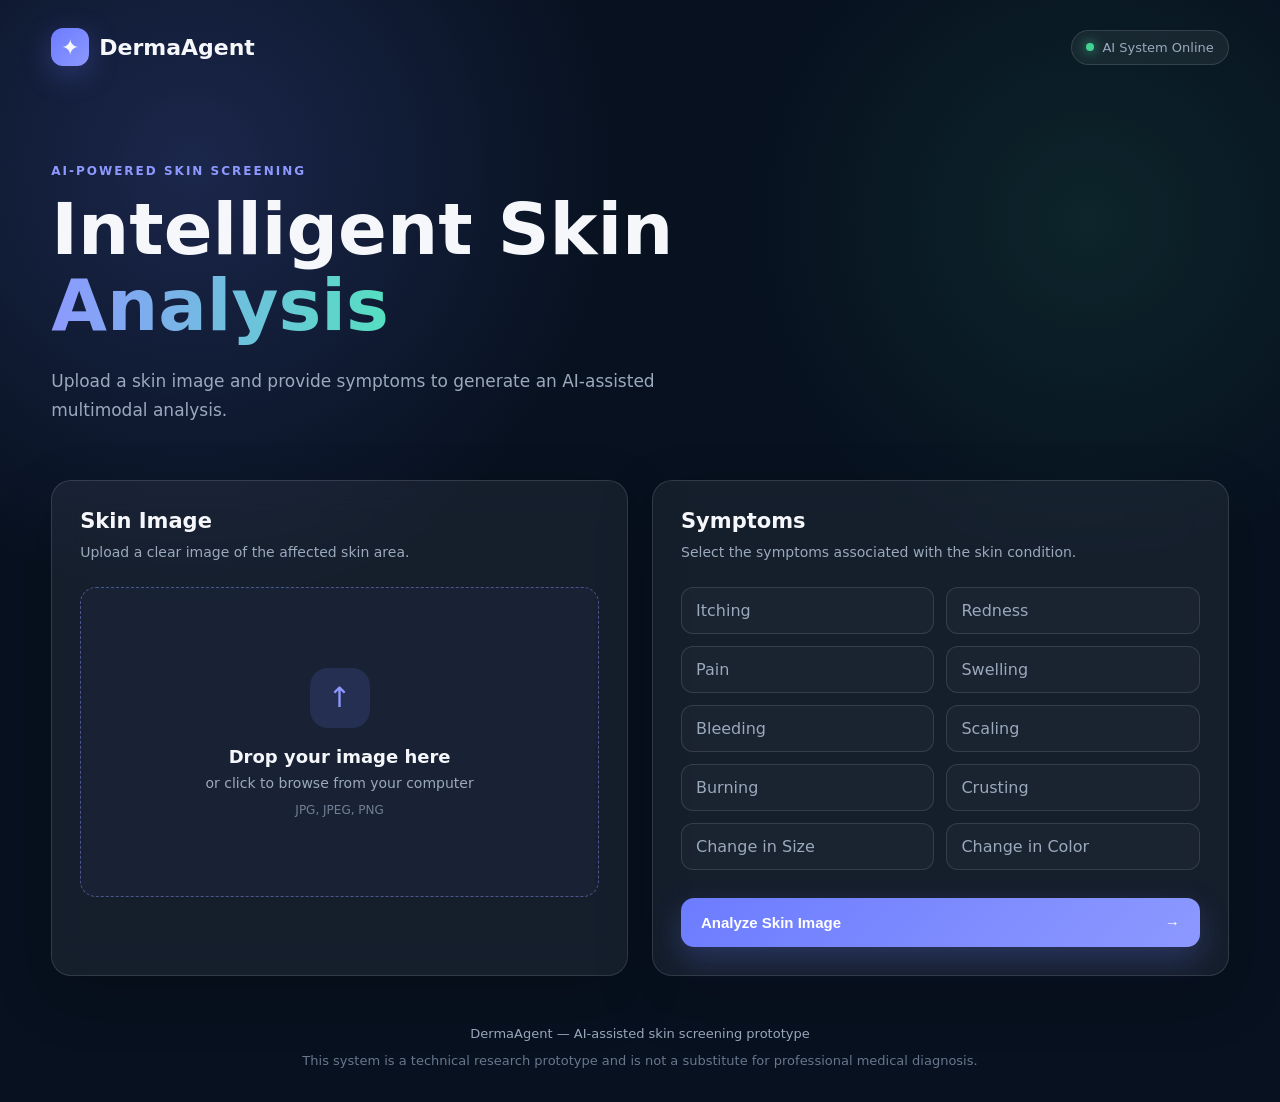
==== frontend/index.html @ 5eba1aa3 "feat: Add DermaAgent AI Skin Disease Screening System codebase" ====
<!DOCTYPE html>
<html lang="en">

<head>
    <meta charset="UTF-8">

    <meta name="viewport" content="width=device-width, initial-scale=1.0">

    <title>DermaAgent | AI Skin Analysis</title>

    <link rel="stylesheet" href="style.css">
</head>

<body>

    <!-- Main Application Container -->
    <div class="app-container">

        <!-- Header -->
        <header class="header">

            <div class="logo">
                <span class="logo-icon">✦</span>
                <span>DermaAgent</span>
            </div>

            <div class="status">
                <span class="status-dot"></span>
                AI System Online
            </div>

        </header>


        <!-- Hero Section -->
        <section class="hero">

            <p class="eyebrow">AI-POWERED SKIN SCREENING</p>

            <h1>
                Intelligent Skin
                <span>Analysis</span>
            </h1>

            <p class="hero-description">
                Upload a skin image and provide symptoms to generate
                an AI-assisted multimodal analysis.
            </p>

        </section>


        <!-- Analysis Section -->
        <main class="analysis-grid">

            <!-- Left Side -->
            <section class="card">

                <h2>Skin Image</h2>

                <p class="section-description">
                    Upload a clear image of the affected skin area.
                </p>


                <!-- Upload Area -->
                <div class="upload-area" id="uploadArea">

                    <div class="upload-icon">
                        ↑
                    </div>

                    <h3>Drop your image here</h3>

                    <p>
                        or click to browse from your computer
                    </p>

                    <span class="file-types">
                        JPG, JPEG, PNG
                    </span>

                    <input
                        type="file"
                        id="imageInput"
                        accept="image/png,image/jpeg"
                        hidden
                    >

                </div>


                <!-- Image Preview -->
                <div class="preview-container" id="previewContainer">

                    <img
                        id="imagePreview"
                        src=""
                        alt="Skin image preview"
                    >

                    <button
                        type="button"
                        id="removeImage"
                        class="remove-btn"
                    >
                        Remove
                    </button>

                </div>

            </section>


            <!-- Right Side -->
            <section class="card">

                <h2>Symptoms</h2>

                <p class="section-description">
                    Select the symptoms associated with the skin condition.
                </p>


                <div class="symptoms-grid">

                    <label class="symptom">
                        <input type="checkbox" value="itching">
                        <span>Itching</span>
                    </label>

                    <label class="symptom">
                        <input type="checkbox" value="redness">
                        <span>Redness</span>
                    </label>

                    <label class="symptom">
                        <input type="checkbox" value="pain">
                        <span>Pain</span>
                    </label>

                    <label class="symptom">
                        <input type="checkbox" value="swelling">
                        <span>Swelling</span>
                    </label>

                    <label class="symptom">
                        <input type="checkbox" value="bleeding">
                        <span>Bleeding</span>
                    </label>

                    <label class="symptom">
                        <input type="checkbox" value="scaling">
                        <span>Scaling</span>
                    </label>

                    <label class="symptom">
                        <input type="checkbox" value="burning">
                        <span>Burning</span>
                    </label>

                    <label class="symptom">
                        <input type="checkbox" value="crusting">
                        <span>Crusting</span>
                    </label>

                    <label class="symptom">
                        <input type="checkbox" value="change_in_size">
                        <span>Change in Size</span>
                    </label>

                    <label class="symptom">
                        <input type="checkbox" value="change_in_color">
                        <span>Change in Color</span>
                    </label>

                </div>


                <!-- Analyze Button -->
                <button
                    type="button"
                    id="analyzeBtn"
                    class="analyze-btn"
                >
                    <span>Analyze Skin Image</span>
                    <span>→</span>
                </button>

            </section>

        </main>


        <!-- Results Section -->
        <section
            class="results-section"
            id="resultsSection"
        >

            <div class="results-header">

                <div>
                    <p class="eyebrow">ANALYSIS RESULT</p>
                    <h2>AI Screening Report</h2>
                </div>

            </div>


            <!-- Prediction Cards -->
            <div class="results-grid">

                <div class="result-card">

                    <p class="result-label">
                        Top Prediction
                    </p>

                    <h3 id="predictionDisease">
                        —
                    </h3>

                    <p id="predictionConfidence">
                        Confidence: —
                    </p>

                </div>


                <div class="result-card">

                    <p class="result-label">
                        Reliability
                    </p>

                    <h3 id="uncertaintyLevel">
                        —
                    </h3>

                    <p id="reliabilityAdvisory">
                        —
                    </p>

                </div>

            </div>


            <!-- Top 3 -->
            <div class="card">

                <h2>Top-3 Predictions</h2>

                <div id="top3Container"></div>

            </div>


            <!-- Explainability -->
            <div class="card">

                <h2>Explainable AI</h2>

                <p class="section-description">
                    Grad-CAM visualization showing the image regions
                    that contributed to the model prediction.
                </p>

                <div class="gradcam-container">

                    <img
                        id="gradcamImage"
                        src=""
                        alt="Grad-CAM visualization"
                    >

                </div>

            </div>

        </section>


        <!-- Footer -->
        <footer>

            <p>
                DermaAgent — AI-assisted skin screening prototype
            </p>

            <p class="disclaimer">
                This system is a technical research prototype and
                is not a substitute for professional medical diagnosis.
            </p>

        </footer>

    </div>


    <script src="script.js"></script>

</body>

</html>
---- frontend/style.css ----
/* ================================
   DermaAgent - Global Styles
================================ */

* {
    margin: 0;
    padding: 0;
    box-sizing: border-box;
}

:root {
    --bg-main: #07111f;
    --bg-secondary: #0b1728;
    --glass: rgba(255, 255, 255, 0.06);
    --glass-border: rgba(255, 255, 255, 0.12);

    --text-primary: #f5f7fb;
    --text-secondary: #9ba9bd;

    --accent: #6c7cff;
    --accent-light: #8d99ff;

    --success: #42d392;
    --warning: #ffb454;
    --danger: #ff667a;

    --radius: 20px;
}

body {
    min-height: 100vh;

    font-family:
        Inter,
        system-ui,
        -apple-system,
        BlinkMacSystemFont,
        "Segoe UI",
        sans-serif;

    color: var(--text-primary);

    background:
        radial-gradient(
            circle at 15% 15%,
            rgba(108, 124, 255, 0.20),
            transparent 30%
        ),
        radial-gradient(
            circle at 85% 20%,
            rgba(66, 211, 146, 0.10),
            transparent 25%
        ),
        var(--bg-main);
}


/* ================================
   Main Container
================================ */

.app-container {
    width: min(1200px, 92%);
    margin: auto;
}


/* ================================
   Header
================================ */

.header {
    display: flex;
    justify-content: space-between;
    align-items: center;

    padding: 28px 0;
}

.logo {
    display: flex;
    align-items: center;
    gap: 10px;

    font-size: 22px;
    font-weight: 700;
}

.logo-icon {
    display: grid;
    place-items: center;

    width: 38px;
    height: 38px;

    border-radius: 12px;

    background: linear-gradient(
        135deg,
        var(--accent),
        var(--accent-light)
    );

    box-shadow:
        0 8px 30px rgba(108, 124, 255, 0.30);
}

.status {
    display: flex;
    align-items: center;
    gap: 8px;

    padding: 9px 14px;

    border: 1px solid var(--glass-border);
    border-radius: 999px;

    background: var(--glass);

    color: var(--text-secondary);

    font-size: 13px;
}

.status-dot {
    width: 8px;
    height: 8px;

    border-radius: 50%;

    background: var(--success);

    box-shadow:
        0 0 12px var(--success);
}


/* ================================
   Hero
================================ */

.hero {
    padding: 70px 0 55px;

    max-width: 800px;
}

.eyebrow {
    margin-bottom: 14px;

    color: var(--accent-light);

    font-size: 12px;
    font-weight: 700;

    letter-spacing: 2px;
}

.hero h1 {
    font-size: clamp(42px, 7vw, 72px);
    line-height: 1.05;

    margin-bottom: 24px;
}

.hero h1 span {
    background: linear-gradient(
        90deg,
        var(--accent-light),
        #55e0c1
    );

    -webkit-background-clip: text;
    background-clip: text;

    color: transparent;
}

.hero-description {
    max-width: 650px;

    color: var(--text-secondary);

    font-size: 17px;
    line-height: 1.7;
}


/* ================================
   Analysis Grid
================================ */

.analysis-grid {
    display: grid;

    grid-template-columns:
        repeat(2, minmax(0, 1fr));

    gap: 24px;
}


/* ================================
   Glass Cards
================================ */

.card {
    padding: 28px;

    border: 1px solid var(--glass-border);
    border-radius: var(--radius);

    background: var(--glass);

    backdrop-filter: blur(18px);
    -webkit-backdrop-filter: blur(18px);

    box-shadow:
        0 20px 60px rgba(0, 0, 0, 0.20);

    transition:
        transform 0.3s ease,
        border-color 0.3s ease;
}

.card:hover {
    transform: translateY(-3px);

    border-color:
        rgba(141, 153, 255, 0.30);
}

.card h2 {
    margin-bottom: 8px;

    font-size: 21px;
}

.section-description {
    margin-bottom: 24px;

    color: var(--text-secondary);

    font-size: 14px;
    line-height: 1.6;
}


/* ================================
   Upload Area
================================ */

.upload-area {
    min-height: 310px;

    display: flex;
    flex-direction: column;
    align-items: center;
    justify-content: center;

    text-align: center;

    padding: 30px;

    border: 1px dashed rgba(141, 153, 255, 0.45);
    border-radius: 16px;

    background:
        rgba(108, 124, 255, 0.04);

    cursor: pointer;

    transition:
        background 0.3s ease,
        border-color 0.3s ease,
        transform 0.3s ease;
}

.upload-area:hover {
    background:
        rgba(108, 124, 255, 0.10);

    border-color:
        var(--accent-light);

    transform: scale(1.01);
}

.upload-area.drag-over {
    background:
        rgba(108, 124, 255, 0.15);

    border-color:
        var(--accent-light);
}

.upload-icon {
    width: 60px;
    height: 60px;

    display: grid;
    place-items: center;

    margin-bottom: 18px;

    border-radius: 18px;

    background:
        rgba(108, 124, 255, 0.15);

    color: var(--accent-light);

    font-size: 28px;
}

.upload-area h3 {
    margin-bottom: 8px;

    font-size: 18px;
}

.upload-area p {
    margin-bottom: 12px;

    color: var(--text-secondary);

    font-size: 14px;
}

.file-types {
    color: #718097;

    font-size: 12px;
}


/* ================================
   Image Preview
================================ */

.preview-container {
    display: none;

    margin-top: 18px;
}

.preview-container.active {
    display: block;
}

.preview-container img {
    display: block;

    width: 100%;
    max-height: 350px;

    object-fit: contain;

    border-radius: 14px;

    background: #020914;
}


/* ================================
   Remove Button
================================ */

.remove-btn {
    margin-top: 12px;

    padding: 9px 15px;

    border: 1px solid rgba(255, 102, 122, 0.25);
    border-radius: 10px;

    background: rgba(255, 102, 122, 0.08);

    color: var(--danger);

    cursor: pointer;
}


/* ================================
   Symptoms
================================ */

.symptoms-grid {
    display: grid;

    grid-template-columns:
        repeat(2, minmax(0, 1fr));

    gap: 12px;

    margin-bottom: 28px;
}

.symptom {
    position: relative;

    display: flex;
    align-items: center;

    padding: 13px 14px;

    border: 1px solid var(--glass-border);
    border-radius: 12px;

    background:
        rgba(255, 255, 255, 0.025);

    color: var(--text-secondary);

    cursor: pointer;

    transition:
        background 0.2s ease,
        border-color 0.2s ease,
        color 0.2s ease;
}

.symptom:hover {
    border-color:
        rgba(141, 153, 255, 0.35);
}

.symptom input {
    position: absolute;

    opacity: 0;
}

.symptom span {
    width: 100%;
}

.symptom:has(input:checked) {
    border-color:
        rgba(108, 124, 255, 0.65);

    background:
        rgba(108, 124, 255, 0.14);

    color: var(--text-primary);
}


/* ================================
   Analyze Button
================================ */

.analyze-btn {
    width: 100%;

    display: flex;
    justify-content: space-between;
    align-items: center;

    padding: 16px 20px;

    border: none;
    border-radius: 13px;

    background:
        linear-gradient(
            135deg,
            var(--accent),
            var(--accent-light)
        );

    color: white;

    font-size: 15px;
    font-weight: 700;

    cursor: pointer;

    box-shadow:
        0 12px 30px rgba(108, 124, 255, 0.25);

    transition:
        transform 0.2s ease,
        box-shadow 0.2s ease;
}

.analyze-btn:hover {
    transform: translateY(-2px);

    box-shadow:
        0 16px 35px rgba(108, 124, 255, 0.35);
}

.analyze-btn:active {
    transform: translateY(0);
}


/* ================================
   Results
================================ */

.results-section {
    display: none;

    margin-top: 50px;
}

.results-section.active {
    display: block;
}

.results-header {
    margin-bottom: 24px;
}

.results-grid {
    display: grid;

    grid-template-columns:
        repeat(2, minmax(0, 1fr));

    gap: 20px;

    margin-bottom: 20px;
}

.result-card {
    padding: 25px;

    border: 1px solid var(--glass-border);
    border-radius: var(--radius);

    background: var(--glass);

    backdrop-filter: blur(18px);
}

.result-label {
    margin-bottom: 10px;

    color: var(--text-secondary);

    font-size: 13px;
}

.result-card h3 {
    margin-bottom: 8px;

    font-size: 28px;
}

.result-card p:last-child {
    color: var(--text-secondary);

    font-size: 14px;
    line-height: 1.5;
}


/* ================================
   Top 3
================================ */

.prediction-row {
    display: flex;
    align-items: center;
    justify-content: space-between;

    padding: 15px;

    margin-bottom: 10px;

    border: 1px solid var(--glass-border);
    border-radius: 12px;

    background:
        rgba(255, 255, 255, 0.025);
}

.prediction-name {
    font-weight: 600;
}

.prediction-confidence {
    color: var(--accent-light);

    font-weight: 700;
}


/* ================================
   Grad-CAM
================================ */

.gradcam-container {
    min-height: 250px;

    display: flex;
    justify-content: center;
    align-items: center;

    overflow: hidden;

    border-radius: 16px;

    background: #020914;
}

.gradcam-container img {
    display: block;

    width: 100%;
    max-height: 500px;

    object-fit: contain;
}


/* ================================
   Footer
================================ */

footer {
    padding: 50px 0 30px;

    text-align: center;

    color: var(--text-secondary);

    font-size: 13px;
}

.disclaimer {
    max-width: 700px;

    margin: 10px auto 0;

    color: #68778d;

    line-height: 1.6;
}


/* ================================
   Responsive Design
================================ */

@media (max-width: 800px) {

    .analysis-grid,
    .results-grid {
        grid-template-columns: 1fr;
    }

    .hero {
        padding-top: 45px;
    }

    .hero h1 {
        font-size: 45px;
    }
}


@media (max-width: 500px) {

    .app-container {
        width: 94%;
    }

    .header {
        padding: 20px 0;
    }

    .status {
        font-size: 11px;
    }

    .logo {
        font-size: 18px;
    }

    .card {
        padding: 20px;
    }

    .symptoms-grid {
        grid-template-columns: 1fr;
    }

    .upload-area {
        min-height: 260px;
    }
}
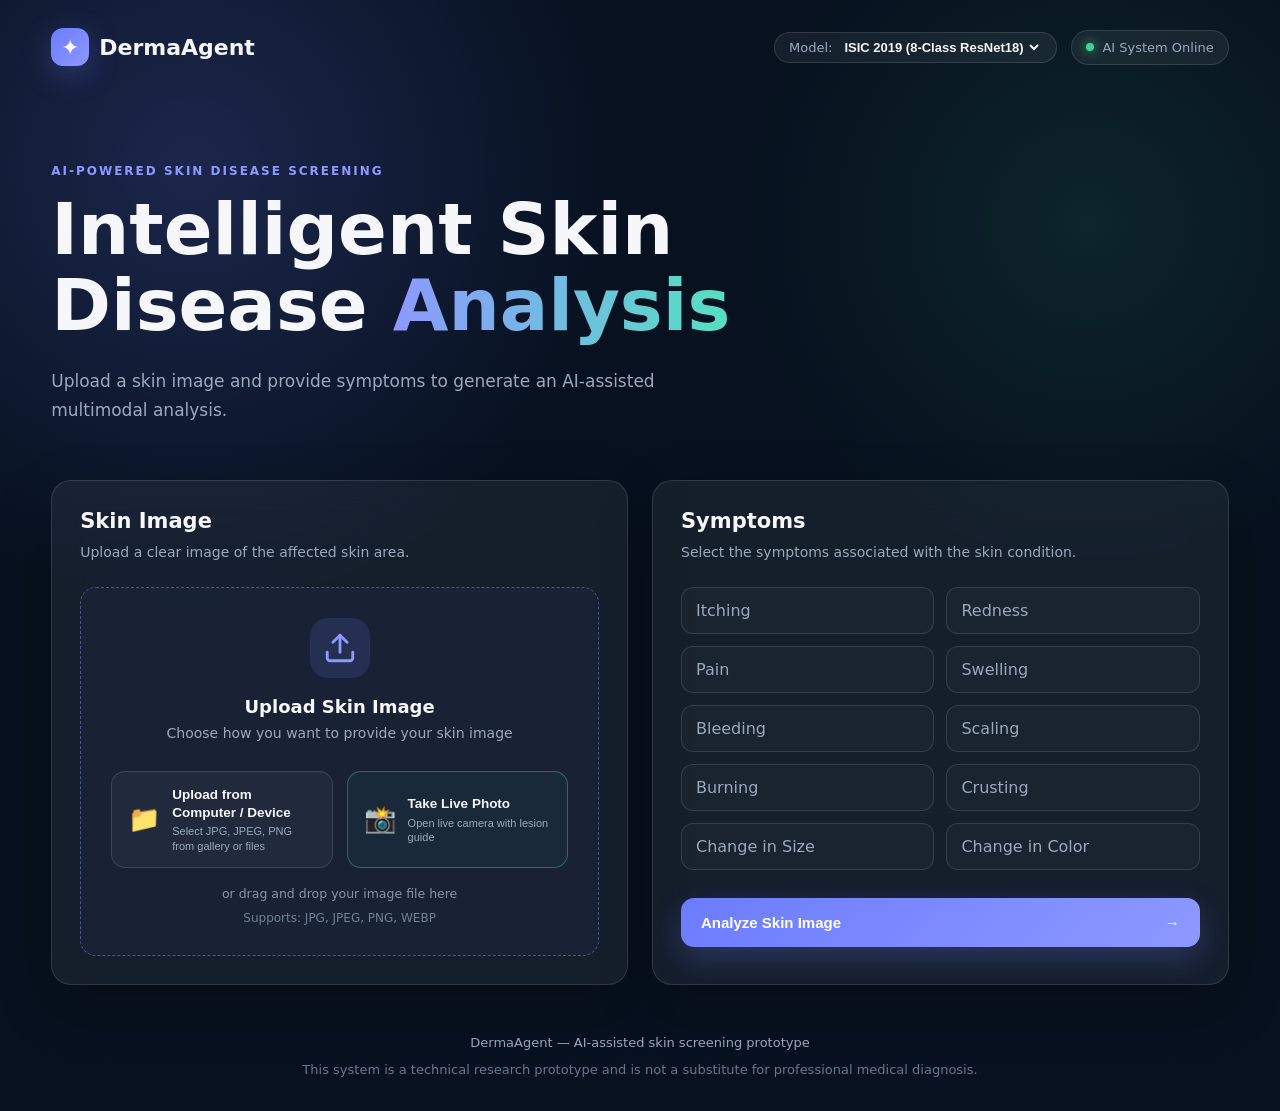
==== commit 09a40db7: "feat: complete ISIC 2019 multi-agent screening system with live camera scanner and isolated device u" ====
--- a/frontend/index.html
+++ b/frontend/index.html
@@ -3,11 +3,8 @@
 
 <head>
     <meta charset="UTF-8">
-
     <meta name="viewport" content="width=device-width, initial-scale=1.0">
-
     <title>DermaAgent | AI Skin Analysis</title>
-
     <link rel="stylesheet" href="style.css">
 </head>
 
@@ -18,35 +15,37 @@
 
         <!-- Header -->
         <header class="header">
-
             <div class="logo">
                 <span class="logo-icon">✦</span>
                 <span>DermaAgent</span>
             </div>
-
-            <div class="status">
-                <span class="status-dot"></span>
-                AI System Online
-            </div>
-
+            <div class="header-controls">
+                <div class="model-select-wrapper">
+                    <label for="modelSelect">Model:</label>
+                    <select id="modelSelect" class="model-select">
+                        <option value="isic2019" selected>ISIC 2019 (8-Class ResNet18)</option>
+                        <option value="ham10000">HAM10000 (7-Class Baseline)</option>
+                    </select>
+                </div>
+                <div class="status">
+                    <span class="status-dot"></span>
+                    AI System Online
+                </div>
+            </div>
         </header>
 
 
         <!-- Hero Section -->
         <section class="hero">
-
-            <p class="eyebrow">AI-POWERED SKIN SCREENING</p>
-
+            <p class="eyebrow">AI-POWERED SKIN DISEASE SCREENING</p>
             <h1>
-                Intelligent Skin
+                Intelligent Skin Disease
                 <span>Analysis</span>
             </h1>
-
             <p class="hero-description">
                 Upload a skin image and provide symptoms to generate
                 an AI-assisted multimodal analysis.
             </p>
-
         </section>
 
 
@@ -55,9 +54,7 @@
 
             <!-- Left Side -->
             <section class="card">
-
                 <h2>Skin Image</h2>
-
                 <p class="section-description">
                     Upload a clear image of the affected skin area.
                 </p>
@@ -65,65 +62,84 @@
 
                 <!-- Upload Area -->
                 <div class="upload-area" id="uploadArea">
-
                     <div class="upload-icon">
-                        ↑
-                    </div>
-
-                    <h3>Drop your image here</h3>
-
-                    <p>
-                        or click to browse from your computer
-                    </p>
+                        <svg width="34" height="34" viewBox="0 0 24 24" fill="none" stroke="currentColor" stroke-width="2" stroke-linecap="round" stroke-linejoin="round">
+                            <path d="M21 15v4a2 2 0 0 1-2 2H5a2 2 0 0 1-2-2v-4"/>
+                            <polyline points="17 8 12 3 7 8"/>
+                            <line x1="12" y1="3" x2="12" y2="15"/>
+                        </svg>
+                    </div>
+                    <h3>Upload Skin Image</h3>
+                    <p class="upload-subtitle">
+                        Choose how you want to provide your skin image
+                    </p>
+
+                    <!-- Upload Options -->
+                    <div class="upload-options">
+                        <!-- Computer / Device Files Upload -->
+                        <button type="button" class="upload-option" id="computerUploadBtn">
+                            <span class="option-icon">📁</span>
+                            <span class="option-info">
+                                <strong>Upload from Computer / Device</strong>
+                                <small>Select JPG, JPEG, PNG from gallery or files</small>
+                            </span>
+                        </button>
+
+                        <!-- Live Camera Scanner -->
+                        <button type="button" class="upload-option option-camera" id="cameraUploadBtn">
+                            <span class="option-icon">📸</span>
+                            <span class="option-info">
+                                <strong>Take Live Photo</strong>
+                                <small>Open live camera with lesion guide</small>
+                            </span>
+                        </button>
+                    </div>
+
+                    <div class="drag-hint">
+                        <span>or drag and drop your image file here</span>
+                    </div>
 
                     <span class="file-types">
-                        JPG, JPEG, PNG
+                        Supports: JPG, JPEG, PNG, WEBP
                     </span>
 
-                    <input
-                        type="file"
-                        id="imageInput"
-                        accept="image/png,image/jpeg"
-                        hidden
-                    >
-
+                    <!-- Computer / Device File Input (Uses explicit extensions so mobile browsers open files directly without prompting camera) -->
+                    <input type="file" id="imageInput" accept=".jpg,.jpeg,.png,.webp" hidden>
+
+                    <!-- Camera Fallback Input (Used if WebRTC live camera is unavailable or denied) -->
+                    <input type="file" id="cameraInput" accept="image/*" capture="environment" hidden>
                 </div>
 
 
                 <!-- Image Preview -->
                 <div class="preview-container" id="previewContainer">
-
-                    <img
-                        id="imagePreview"
-                        src=""
-                        alt="Skin image preview"
-                    >
-
-                    <button
-                        type="button"
-                        id="removeImage"
-                        class="remove-btn"
-                    >
-                        Remove
-                    </button>
-
-                </div>
-
+                    <div class="preview-header">
+                        <span id="previewSourceTag" class="preview-source-badge">📁 File Selected</span>
+                        <span id="previewFileInfo" class="preview-file-info"></span>
+                    </div>
+                    <div class="preview-image-wrapper">
+                        <img id="imagePreview" src="" alt="Skin image preview">
+                    </div>
+                    <div class="preview-actions">
+                        <button type="button" id="removeImage" class="remove-btn">
+                            ✕ Remove Image
+                        </button>
+                        <button type="button" id="changeImageBtn" class="change-btn">
+                            🔄 Select Another Image
+                        </button>
+                    </div>
+                </div>
             </section>
 
 
             <!-- Right Side -->
             <section class="card">
-
                 <h2>Symptoms</h2>
-
                 <p class="section-description">
                     Select the symptoms associated with the skin condition.
                 </p>
 
-
                 <div class="symptoms-grid">
-
                     <label class="symptom">
                         <input type="checkbox" value="itching">
                         <span>Itching</span>
@@ -173,134 +189,192 @@
                         <input type="checkbox" value="change_in_color">
                         <span>Change in Color</span>
                     </label>
-
                 </div>
 
 
                 <!-- Analyze Button -->
-                <button
-                    type="button"
-                    id="analyzeBtn"
-                    class="analyze-btn"
-                >
+                <button type="button" id="analyzeBtn" class="analyze-btn">
                     <span>Analyze Skin Image</span>
                     <span>→</span>
                 </button>
-
             </section>
-
         </main>
 
 
         <!-- Results Section -->
-        <section
-            class="results-section"
-            id="resultsSection"
-        >
-
+        <section class="results-section" id="resultsSection">
             <div class="results-header">
-
                 <div>
                     <p class="eyebrow">ANALYSIS RESULT</p>
                     <h2>AI Screening Report</h2>
-                </div>
-
-            </div>
-
+                    <span id="activeModelBadge" class="model-badge">ISIC 2019 ResNet18 (8 Classes)</span>
+                </div>
+            </div>
+
+
+            <!-- Image Quality Card -->
+            <div id="qualityContainer" class="quality-card" style="display:none;"></div>
 
             <!-- Prediction Cards -->
             <div class="results-grid">
-
                 <div class="result-card">
-
                     <p class="result-label">
                         Top Prediction
                     </p>
-
                     <h3 id="predictionDisease">
                         —
                     </h3>
-
                     <p id="predictionConfidence">
                         Confidence: —
                     </p>
-
-                </div>
-
+                </div>
 
                 <div class="result-card">
-
                     <p class="result-label">
                         Reliability
                     </p>
-
                     <h3 id="uncertaintyLevel">
                         —
                     </h3>
-
                     <p id="reliabilityAdvisory">
                         —
                     </p>
-
-                </div>
-
-            </div>
-
+                </div>
+            </div>
+
+            <!-- Clinical Screening Priority & Risk Assessment -->
+            <div class="card" id="riskCard">
+                <h2>Clinical Screening Priority</h2>
+                <div id="riskContainer"></div>
+            </div>
 
             <!-- Top 3 -->
             <div class="card">
-
                 <h2>Top-3 Predictions</h2>
-
                 <div id="top3Container"></div>
-
-            </div>
-
+            </div>
 
             <!-- Explainability -->
             <div class="card">
-
                 <h2>Explainable AI</h2>
-
                 <p class="section-description">
                     Grad-CAM visualization showing the image regions
                     that contributed to the model prediction.
                 </p>
 
                 <div class="gradcam-container">
-
-                    <img
-                        id="gradcamImage"
-                        src=""
-                        alt="Grad-CAM visualization"
-                    >
-
-                </div>
-
-            </div>
-
+                    <img id="gradcamImage" src="" alt="Grad-CAM visualization">
+                </div>
+            </div>
+
+            <!-- Doctor Consultation Follow-up Questions -->
+            <div class="card" id="questionsCard">
+                <h2>Clinical History & Consultation Questions</h2>
+                <p class="section-description" id="questionsSummaryPrompt">
+                    Targeted questions identified by the AI agent to discuss with your doctor or dermatologist.
+                </p>
+                <div id="questionsContainer"></div>
+            </div>
         </section>
 
 
         <!-- Footer -->
         <footer>
-
             <p>
                 DermaAgent — AI-assisted skin screening prototype
             </p>
-
             <p class="disclaimer">
                 This system is a technical research prototype and
                 is not a substitute for professional medical diagnosis.
             </p>
-
         </footer>
 
     </div>
 
+    <!-- ============================================================
+         Live Camera Viewfinder Modal
+         ============================================================ -->
+    <div class="camera-modal-overlay" id="cameraModal" style="display: none;" role="dialog" aria-modal="true" aria-labelledby="cameraModalTitle">
+        <div class="camera-modal-content">
+            <!-- Modal Header -->
+            <div class="camera-modal-header">
+                <div class="camera-title-group">
+                    <span class="camera-status-dot"></span>
+                    <h3 id="cameraModalTitle">Live Skin Lesion Scanner</h3>
+                </div>
+                <button type="button" class="camera-close-btn" id="closeCameraBtn" aria-label="Close camera">&times;</button>
+            </div>
+
+            <!-- Viewfinder Area -->
+            <div class="camera-viewfinder-container">
+                <!-- Live Video Feed -->
+                <video id="cameraVideo" autoplay playsinline muted></video>
+
+                <!-- Hidden Capture Canvas -->
+                <canvas id="cameraCanvas" style="display: none;"></canvas>
+
+                <!-- Snapshot Image Preview (Used in review mode) -->
+                <img id="cameraSnapshotPreview" class="camera-snapshot-preview" style="display: none;" alt="Captured skin snapshot">
+
+                <!-- Lesion Centering Reticle -->
+                <div class="camera-reticle" id="cameraReticle">
+                    <div class="reticle-corner top-left"></div>
+                    <div class="reticle-corner top-right"></div>
+                    <div class="reticle-corner bottom-left"></div>
+                    <div class="reticle-corner bottom-right"></div>
+                    <div class="reticle-circle">
+                        <div class="reticle-pulse"></div>
+                    </div>
+                    <div class="reticle-crosshair-h"></div>
+                    <div class="reticle-crosshair-v"></div>
+                </div>
+
+                <!-- Guidance Banner -->
+                <div class="camera-guidance-pill" id="cameraGuidance">
+                    <span class="guidance-icon">🎯</span>
+                    <span id="cameraGuidanceText">Center lesion inside the ring • Keep steady & well lit</span>
+                </div>
+
+                <!-- Camera Flash Animation -->
+                <div class="camera-flash" id="cameraFlash"></div>
+            </div>
+
+            <!-- Modal Controls Toolbar -->
+            <div class="camera-controls-bar">
+                <!-- Live Video Mode Controls -->
+                <div class="camera-stream-controls" id="cameraStreamControls">
+                    <button type="button" class="camera-tool-btn" id="flipCameraBtn" title="Switch front / rear camera">
+                        <span class="tool-icon">🔄</span>
+                        <span class="tool-label">Flip Camera</span>
+                    </button>
+
+                    <button type="button" class="camera-shutter-btn" id="shutterBtn" title="Take photo">
+                        <div class="shutter-inner"></div>
+                    </button>
+
+                    <button type="button" class="camera-tool-btn" id="cancelCameraBtn" title="Cancel and close camera">
+                        <span class="tool-icon">✕</span>
+                        <span class="tool-label">Cancel</span>
+                    </button>
+                </div>
+
+                <!-- Review Snapshot Mode Controls -->
+                <div class="camera-review-controls" id="cameraReviewControls" style="display: none;">
+                    <button type="button" class="btn-camera-retake" id="retakePhotoBtn">
+                        <span class="action-icon">↺</span>
+                        <span>Retake Photo</span>
+                    </button>
+                    <button type="button" class="btn-camera-use" id="usePhotoBtn">
+                        <span class="action-icon">✓</span>
+                        <span>Use This Photo</span>
+                    </button>
+                </div>
+            </div>
+        </div>
+    </div>
 
     <script src="script.js"></script>
 
 </body>
 
-</html>
+</html>
--- a/frontend/style.css
+++ b/frontend/style.css
@@ -327,9 +327,76 @@
     font-size: 14px;
 }
 
+.upload-options {
+    display: grid;
+    grid-template-columns: repeat(2, minmax(0, 1fr));
+    gap: 14px;
+    margin: 18px 0 12px 0;
+    width: 100%;
+}
+
+.upload-option {
+    display: flex;
+    align-items: center;
+    gap: 12px;
+    padding: 14px 16px;
+    border: 1px solid var(--glass-border);
+    border-radius: 14px;
+    background: rgba(255, 255, 255, 0.04);
+    color: var(--text-primary);
+    cursor: pointer;
+    text-align: left;
+    transition: all 0.25s ease;
+}
+
+.upload-option:hover {
+    background: rgba(108, 124, 255, 0.16);
+    border-color: var(--accent-light);
+    transform: translateY(-2px);
+    box-shadow: 0 8px 20px rgba(108, 124, 255, 0.18);
+}
+
+.upload-option.option-camera {
+    border-color: rgba(85, 224, 193, 0.35);
+    background: rgba(85, 224, 193, 0.04);
+}
+
+.upload-option.option-camera:hover {
+    background: rgba(85, 224, 193, 0.15);
+    border-color: #55e0c1;
+    box-shadow: 0 8px 20px rgba(85, 224, 193, 0.18);
+}
+
+.option-icon {
+    font-size: 26px;
+    flex-shrink: 0;
+}
+
+.option-info strong {
+    display: block;
+    font-size: 13.5px;
+    font-weight: 600;
+    color: var(--text-primary);
+    line-height: 1.3;
+}
+
+.option-info small {
+    display: block;
+    font-size: 11px;
+    color: var(--text-secondary);
+    margin-top: 3px;
+    line-height: 1.3;
+}
+
+.drag-hint {
+    margin: 6px 0 10px 0;
+    color: var(--text-secondary);
+    font-size: 12.5px;
+    opacity: 0.85;
+}
+
 .file-types {
     color: #718097;
-
     font-size: 12px;
 }
 
@@ -340,45 +407,97 @@
 
 .preview-container {
     display: none;
-
     margin-top: 18px;
+    flex-direction: column;
+    gap: 12px;
 }
 
 .preview-container.active {
-    display: block;
+    display: flex;
+}
+
+.preview-header {
+    display: flex;
+    justify-content: space-between;
+    align-items: center;
+    font-size: 12px;
+}
+
+.preview-source-badge {
+    display: inline-flex;
+    align-items: center;
+    gap: 6px;
+    padding: 4px 10px;
+    background: rgba(108, 124, 255, 0.15);
+    border: 1px solid rgba(141, 153, 255, 0.3);
+    border-radius: 20px;
+    color: var(--accent-light);
+    font-size: 11.5px;
+    font-weight: 600;
+}
+
+.preview-file-info {
+    color: var(--text-secondary);
+    font-size: 11.5px;
+}
+
+.preview-image-wrapper {
+    position: relative;
+    border-radius: 14px;
+    overflow: hidden;
+    border: 1px solid var(--glass-border);
+    background: #020914;
+    max-height: 360px;
+    display: flex;
+    align-items: center;
+    justify-content: center;
 }
 
 .preview-container img {
     display: block;
-
     width: 100%;
-    max-height: 350px;
-
+    max-height: 360px;
     object-fit: contain;
-
-    border-radius: 14px;
-
-    background: #020914;
-}
-
-
-/* ================================
-   Remove Button
-================================ */
+}
+
+.preview-actions {
+    display: flex;
+    gap: 10px;
+    align-items: center;
+}
 
 .remove-btn {
-    margin-top: 12px;
-
-    padding: 9px 15px;
-
-    border: 1px solid rgba(255, 102, 122, 0.25);
+    padding: 8px 14px;
+    border: 1px solid rgba(255, 102, 122, 0.3);
     border-radius: 10px;
-
     background: rgba(255, 102, 122, 0.08);
-
     color: var(--danger);
-
     cursor: pointer;
+    font-size: 12.5px;
+    font-weight: 500;
+    transition: all 0.2s ease;
+}
+
+.remove-btn:hover {
+    background: rgba(255, 102, 122, 0.2);
+    border-color: var(--danger);
+}
+
+.change-btn {
+    padding: 8px 14px;
+    border: 1px solid var(--glass-border);
+    border-radius: 10px;
+    background: rgba(255, 255, 255, 0.05);
+    color: var(--text-primary);
+    cursor: pointer;
+    font-size: 12.5px;
+    font-weight: 500;
+    transition: all 0.2s ease;
+}
+
+.change-btn:hover {
+    background: rgba(108, 124, 255, 0.15);
+    border-color: var(--accent-light);
 }
 
 
@@ -694,3 +813,615 @@
         min-height: 260px;
     }
 }
+
+/* ================================
+   Model Selector & Badges
+================================ */
+
+.header-controls {
+    display: flex;
+    align-items: center;
+    gap: 14px;
+    flex-wrap: wrap;
+}
+
+.model-select-wrapper {
+    display: flex;
+    align-items: center;
+    gap: 8px;
+    padding: 6px 14px;
+    border: 1px solid var(--glass-border);
+    border-radius: 999px;
+    background: var(--glass);
+    color: var(--text-secondary);
+    font-size: 13px;
+}
+
+.model-select {
+    background: transparent;
+    color: var(--text-primary);
+    border: none;
+    font-size: 13px;
+    font-weight: 600;
+    cursor: pointer;
+    outline: none;
+}
+
+.model-select option {
+    background: var(--bg-secondary);
+    color: var(--text-primary);
+}
+
+.model-badge {
+    display: inline-flex;
+    align-items: center;
+    gap: 6px;
+    padding: 4px 12px;
+    border-radius: 999px;
+    background: rgba(108, 124, 255, 0.15);
+    border: 1px solid rgba(108, 124, 255, 0.3);
+    color: var(--accent-light);
+    font-size: 12px;
+    font-weight: 600;
+    margin-top: 6px;
+}
+
+.badge-tag {
+    display: inline-block;
+    padding: 3px 10px;
+    border-radius: 999px;
+    font-size: 11px;
+    font-weight: 700;
+    text-transform: uppercase;
+    letter-spacing: 0.05em;
+    margin-left: 8px;
+}
+
+.badge-malignant {
+    background: rgba(255, 102, 122, 0.18);
+    border: 1px solid rgba(255, 102, 122, 0.4);
+    color: var(--danger);
+}
+
+.badge-precancerous {
+    background: rgba(255, 180, 84, 0.18);
+    border: 1px solid rgba(255, 180, 84, 0.4);
+    color: var(--warning);
+}
+
+.badge-benign {
+    background: rgba(66, 211, 146, 0.18);
+    border: 1px solid rgba(66, 211, 146, 0.4);
+    color: var(--success);
+}
+
+.confidence-bar-bg {
+    width: 100%;
+    height: 8px;
+    background: rgba(255, 255, 255, 0.08);
+    border-radius: 999px;
+    overflow: hidden;
+    margin-top: 8px;
+}
+
+.confidence-bar-fill {
+    height: 100%;
+    border-radius: 999px;
+    background: linear-gradient(90deg, var(--accent), var(--accent-light));
+    transition: width 0.6s cubic-bezier(0.4, 0, 0.2, 1);
+}
+
+/* ================================
+   Image Quality, Risk & Questions
+================================ */
+
+.quality-card {
+    background: rgba(255, 255, 255, 0.04);
+    border: 1px solid var(--glass-border);
+    border-radius: 16px;
+    padding: 16px 20px;
+    margin-bottom: 24px;
+    display: flex;
+    flex-wrap: wrap;
+    justify-content: space-between;
+    align-items: center;
+    gap: 12px;
+}
+
+.quality-metrics {
+    display: flex;
+    gap: 16px;
+    flex-wrap: wrap;
+}
+
+.quality-pill {
+    display: inline-flex;
+    align-items: center;
+    gap: 6px;
+    font-size: 13px;
+    color: var(--text-secondary);
+    background: rgba(255, 255, 255, 0.03);
+    padding: 4px 10px;
+    border-radius: 8px;
+    border: 1px solid rgba(255, 255, 255, 0.08);
+}
+
+.quality-pill strong {
+    color: var(--text-primary);
+}
+
+.risk-priority-banner {
+    padding: 18px 22px;
+    border-radius: 16px;
+    margin-bottom: 18px;
+    border: 1px solid rgba(255, 255, 255, 0.12);
+}
+
+.risk-priority-high {
+    background: rgba(255, 102, 122, 0.08);
+    border-color: rgba(255, 102, 122, 0.35);
+}
+
+.risk-priority-moderate {
+    background: rgba(255, 180, 84, 0.08);
+    border-color: rgba(255, 180, 84, 0.35);
+}
+
+.risk-priority-low {
+    background: rgba(66, 211, 146, 0.08);
+    border-color: rgba(66, 211, 146, 0.35);
+}
+
+.reasoning-list {
+    margin: 12px 0;
+    padding-left: 20px;
+    color: var(--text-secondary);
+    font-size: 14px;
+    line-height: 1.6;
+}
+
+.reasoning-list li {
+    margin-bottom: 6px;
+}
+
+.question-item {
+    background: rgba(255, 255, 255, 0.02);
+    border: 1px solid rgba(255, 255, 255, 0.08);
+    border-radius: 12px;
+    padding: 14px 18px;
+    margin-bottom: 10px;
+}
+
+.question-header {
+    display: flex;
+    justify-content: space-between;
+    align-items: center;
+    margin-bottom: 6px;
+    font-size: 12px;
+}
+
+.question-text {
+    font-size: 14px;
+    font-weight: 500;
+    color: var(--text-primary);
+    margin-bottom: 4px;
+}
+
+.question-rationale {
+    font-size: 12px;
+    color: var(--text-secondary);
+    font-style: italic;
+}
+
+
+/* ============================================================
+   Live Camera Viewfinder Modal
+   ============================================================ */
+
+.camera-modal-overlay {
+    position: fixed;
+    inset: 0;
+    z-index: 10000;
+    background: rgba(5, 9, 24, 0.88);
+    backdrop-filter: blur(14px);
+    -webkit-backdrop-filter: blur(14px);
+    display: flex;
+    align-items: center;
+    justify-content: center;
+    padding: 16px;
+    animation: cameraModalFadeIn 0.25s cubic-bezier(0.16, 1, 0.3, 1);
+}
+
+.camera-modal-content {
+    position: relative;
+    width: 100%;
+    max-width: 540px;
+    background: #0d1428;
+    border: 1px solid rgba(141, 153, 255, 0.28);
+    border-radius: 20px;
+    box-shadow: 0 25px 70px rgba(0, 0, 0, 0.65), 0 0 40px rgba(108, 124, 255, 0.15);
+    overflow: hidden;
+    display: flex;
+    flex-direction: column;
+    animation: cameraModalZoomIn 0.25s cubic-bezier(0.16, 1, 0.3, 1);
+}
+
+.camera-modal-header {
+    display: flex;
+    align-items: center;
+    justify-content: space-between;
+    padding: 14px 20px;
+    background: rgba(255, 255, 255, 0.03);
+    border-bottom: 1px solid rgba(255, 255, 255, 0.08);
+}
+
+.camera-title-group {
+    display: flex;
+    align-items: center;
+    gap: 10px;
+}
+
+.camera-status-dot {
+    width: 9px;
+    height: 9px;
+    border-radius: 50%;
+    background: #55e0c1;
+    box-shadow: 0 0 10px #55e0c1;
+    animation: livePulse 1.8s infinite;
+}
+
+.camera-title-group h3 {
+    font-size: 16px;
+    font-weight: 600;
+    color: var(--text-primary);
+    margin: 0;
+}
+
+.camera-close-btn {
+    background: transparent;
+    border: none;
+    color: var(--text-secondary);
+    font-size: 28px;
+    cursor: pointer;
+    line-height: 1;
+    padding: 2px 8px;
+    border-radius: 8px;
+    transition: all 0.2s ease;
+}
+
+.camera-close-btn:hover {
+    color: #fff;
+    background: rgba(255, 255, 255, 0.08);
+}
+
+.camera-viewfinder-container {
+    position: relative;
+    width: 100%;
+    aspect-ratio: 4 / 3;
+    max-height: 420px;
+    background: #000;
+    overflow: hidden;
+    display: flex;
+    align-items: center;
+    justify-content: center;
+}
+
+#cameraVideo {
+    width: 100%;
+    height: 100%;
+    object-fit: cover;
+    display: block;
+}
+
+#cameraVideo.mirrored {
+    transform: scaleX(-1);
+}
+
+.camera-snapshot-preview {
+    width: 100%;
+    height: 100%;
+    object-fit: cover;
+    display: block;
+    animation: fadeIn 0.2s ease;
+}
+
+/* Framing Reticle */
+.camera-reticle {
+    position: absolute;
+    inset: 24px;
+    pointer-events: none;
+    z-index: 5;
+}
+
+.reticle-corner {
+    position: absolute;
+    width: 24px;
+    height: 24px;
+    border-color: #55e0c1;
+    border-style: solid;
+}
+
+.reticle-corner.top-left {
+    top: 0;
+    left: 0;
+    border-width: 3px 0 0 3px;
+    border-top-left-radius: 6px;
+}
+
+.reticle-corner.top-right {
+    top: 0;
+    right: 0;
+    border-width: 3px 3px 0 0;
+    border-top-right-radius: 6px;
+}
+
+.reticle-corner.bottom-left {
+    bottom: 0;
+    left: 0;
+    border-width: 0 0 3px 3px;
+    border-bottom-left-radius: 6px;
+}
+
+.reticle-corner.bottom-right {
+    bottom: 0;
+    right: 0;
+    border-width: 0 3px 3px 0;
+    border-bottom-right-radius: 6px;
+}
+
+.reticle-circle {
+    position: absolute;
+    top: 50%;
+    left: 50%;
+    transform: translate(-50%, -50%);
+    width: 160px;
+    height: 160px;
+    border: 2px dashed rgba(85, 224, 193, 0.7);
+    border-radius: 50%;
+}
+
+.reticle-pulse {
+    position: absolute;
+    inset: -6px;
+    border: 1px solid rgba(85, 224, 193, 0.4);
+    border-radius: 50%;
+    animation: reticlePulseAnim 2.2s infinite ease-out;
+}
+
+.reticle-crosshair-h {
+    position: absolute;
+    top: 50%;
+    left: 20%;
+    right: 20%;
+    height: 1px;
+    background: linear-gradient(90deg, transparent, rgba(85, 224, 193, 0.35), transparent);
+}
+
+.reticle-crosshair-v {
+    position: absolute;
+    left: 50%;
+    top: 20%;
+    bottom: 20%;
+    width: 1px;
+    background: linear-gradient(180deg, transparent, rgba(85, 224, 193, 0.35), transparent);
+}
+
+.camera-guidance-pill {
+    position: absolute;
+    top: 14px;
+    left: 50%;
+    transform: translateX(-50%);
+    background: rgba(13, 20, 40, 0.88);
+    border: 1px solid rgba(85, 224, 193, 0.4);
+    backdrop-filter: blur(8px);
+    padding: 6px 14px;
+    border-radius: 30px;
+    font-size: 12px;
+    color: #e2e8f0;
+    display: flex;
+    align-items: center;
+    gap: 7px;
+    z-index: 10;
+    pointer-events: none;
+    box-shadow: 0 4px 15px rgba(0, 0, 0, 0.5);
+    white-space: nowrap;
+    max-width: 90%;
+}
+
+.camera-flash {
+    position: absolute;
+    inset: 0;
+    background: #ffffff;
+    opacity: 0;
+    pointer-events: none;
+    z-index: 20;
+    transition: opacity 0.08s ease-out;
+}
+
+.camera-flash.flash-active {
+    opacity: 0.85;
+}
+
+/* Controls Bar */
+.camera-controls-bar {
+    padding: 18px 24px;
+    background: rgba(10, 15, 30, 0.96);
+    border-top: 1px solid rgba(255, 255, 255, 0.08);
+}
+
+.camera-stream-controls {
+    display: flex;
+    align-items: center;
+    justify-content: space-between;
+    width: 100%;
+}
+
+.camera-shutter-btn {
+    width: 72px;
+    height: 72px;
+    border-radius: 50%;
+    border: 3.5px solid #ffffff;
+    background: transparent;
+    padding: 4px;
+    cursor: pointer;
+    display: flex;
+    align-items: center;
+    justify-content: center;
+    transition: all 0.2s cubic-bezier(0.16, 1, 0.3, 1);
+    box-shadow: 0 0 25px rgba(255, 255, 255, 0.3);
+}
+
+.camera-shutter-btn:hover {
+    transform: scale(1.06);
+    box-shadow: 0 0 35px rgba(85, 224, 193, 0.45);
+    border-color: #55e0c1;
+}
+
+.shutter-inner {
+    width: 100%;
+    height: 100%;
+    border-radius: 50%;
+    background: #ff4d6d;
+    transition: transform 0.15s ease, background 0.15s;
+}
+
+.camera-shutter-btn:hover .shutter-inner {
+    background: #ff758f;
+}
+
+.camera-shutter-btn:active .shutter-inner {
+    transform: scale(0.85);
+}
+
+.camera-tool-btn {
+    background: rgba(255, 255, 255, 0.05);
+    border: 1px solid rgba(255, 255, 255, 0.12);
+    color: var(--text-primary);
+    border-radius: 12px;
+    padding: 10px 14px;
+    display: flex;
+    flex-direction: column;
+    align-items: center;
+    gap: 4px;
+    cursor: pointer;
+    font-size: 11px;
+    font-weight: 500;
+    transition: all 0.2s ease;
+    min-width: 72px;
+}
+
+.camera-tool-btn:hover {
+    background: rgba(108, 124, 255, 0.18);
+    border-color: var(--accent-light);
+    transform: translateY(-2px);
+}
+
+.camera-tool-btn .tool-icon {
+    font-size: 18px;
+}
+
+.camera-review-controls {
+    display: flex;
+    gap: 14px;
+    width: 100%;
+}
+
+.btn-camera-retake {
+    flex: 1;
+    padding: 13px 18px;
+    border: 1px solid rgba(255, 255, 255, 0.2);
+    border-radius: 12px;
+    background: rgba(255, 255, 255, 0.06);
+    color: var(--text-primary);
+    font-size: 14px;
+    font-weight: 600;
+    cursor: pointer;
+    display: flex;
+    align-items: center;
+    justify-content: center;
+    gap: 8px;
+    transition: all 0.2s ease;
+}
+
+.btn-camera-retake:hover {
+    background: rgba(255, 255, 255, 0.12);
+    border-color: rgba(255, 255, 255, 0.35);
+}
+
+.btn-camera-use {
+    flex: 1;
+    padding: 13px 18px;
+    border: none;
+    border-radius: 12px;
+    background: linear-gradient(135deg, #55e0c1, #3b82f6);
+    color: #040d21;
+    font-size: 14px;
+    font-weight: 700;
+    cursor: pointer;
+    display: flex;
+    align-items: center;
+    justify-content: center;
+    gap: 8px;
+    transition: all 0.2s ease;
+    box-shadow: 0 6px 20px rgba(85, 224, 193, 0.35);
+}
+
+.btn-camera-use:hover {
+    transform: translateY(-2px);
+    box-shadow: 0 8px 25px rgba(85, 224, 193, 0.5);
+}
+
+/* Animations */
+@keyframes cameraModalFadeIn {
+    from { opacity: 0; }
+    to { opacity: 1; }
+}
+
+@keyframes cameraModalZoomIn {
+    from { opacity: 0; transform: scale(0.94); }
+    to { opacity: 1; transform: scale(1); }
+}
+
+@keyframes livePulse {
+    0%, 100% { opacity: 1; transform: scale(1); }
+    50% { opacity: 0.4; transform: scale(0.85); }
+}
+
+@keyframes reticlePulseAnim {
+    0% { transform: scale(1); opacity: 0.6; }
+    100% { transform: scale(1.15); opacity: 0; }
+}
+
+/* ============================================================
+   Mobile & Tablet Responsiveness
+   ============================================================ */
+
+@media (max-width: 640px) {
+    .upload-options {
+        grid-template-columns: 1fr;
+    }
+
+    .camera-modal-overlay {
+        padding: 0;
+    }
+
+    .camera-modal-content {
+        height: 100vh;
+        max-height: 100vh;
+        border-radius: 0;
+        border: none;
+        justify-content: space-between;
+    }
+
+    .camera-viewfinder-container {
+        flex: 1;
+        max-height: none;
+        aspect-ratio: auto;
+    }
+
+    .camera-controls-bar {
+        padding: 20px 20px calc(20px + env(safe-area-inset-bottom, 0px));
+    }
+}
+
+
